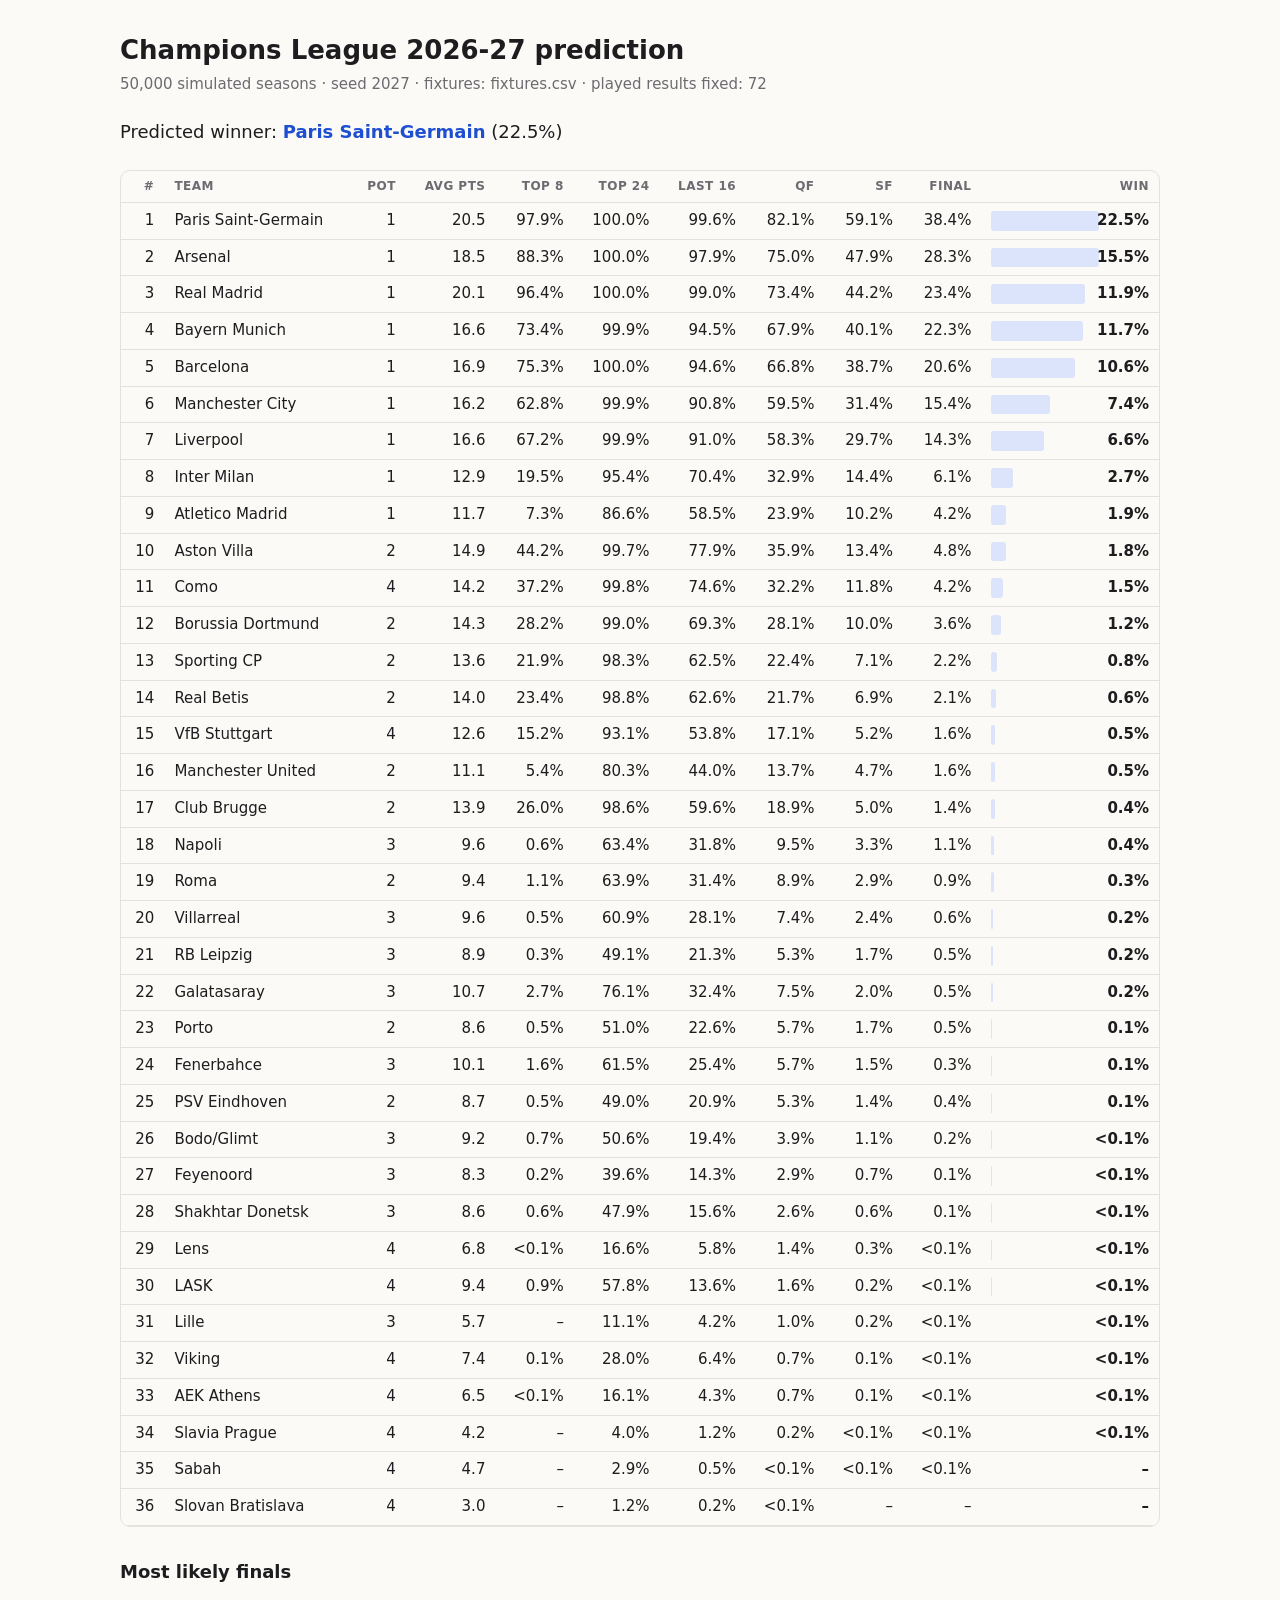
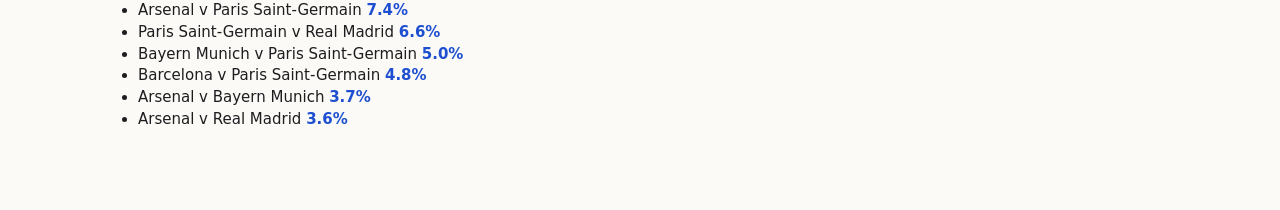
==== output/report.html @ 579a3323 "UCL 2026-27 predictor: live results, Elo-updating ratings, Dixon-Coles goals, odds website" ====
<!doctype html>
<html lang="en"><head><meta charset="utf-8"><meta name="viewport" content="width=device-width,initial-scale=1">
<title>UCL 2026-27 Prediction</title>
<style>
:root { --bg:#fbfaf7; --fg:#1d1d1f; --muted:#6b6b70; --line:#e4e2dc; --accent:#1f4fd1; --accent-soft:#dbe4fb; }
@media (prefers-color-scheme: dark) { :root { --bg:#141416; --fg:#ececef; --muted:#9a9aa2; --line:#2b2b30; --accent:#7ea2ff; --accent-soft:#25335a; } }
body { margin:0; background:var(--bg); color:var(--fg); font:15px/1.45 system-ui,-apple-system,Segoe UI,sans-serif; }
main { max-width:1040px; margin:0 auto; padding:32px 16px 64px; }
h1 { font-size:26px; margin:0 0 4px; } p.meta { color:var(--muted); margin:0 0 24px; }
.hero { font-size:18px; margin-bottom:24px; } .hero b { color:var(--accent); }
.wrap { overflow-x:auto; border:1px solid var(--line); border-radius:10px; }
table { border-collapse:collapse; width:100%; min-width:760px; }
th,td { padding:7px 10px; border-bottom:1px solid var(--line); text-align:left; white-space:nowrap; }
th { font-size:12px; text-transform:uppercase; letter-spacing:.04em; color:var(--muted); font-weight:600; }
td.n,th:not(:nth-child(2)) { text-align:right; font-variant-numeric:tabular-nums; }
td.win { position:relative; min-width:140px; text-align:right; font-variant-numeric:tabular-nums; font-weight:600; }
.bar { position:absolute; left:10px; top:8px; bottom:8px; background:var(--accent-soft); border-radius:3px; max-width:calc(100% - 70px); }
.v { position:relative; }
h2 { font-size:18px; margin:32px 0 8px; } ul { padding-left:18px; } li b { color:var(--accent); }
</style></head><body><main>
<h1>Champions League 2026-27 prediction</h1>
<p class="meta">50,000 simulated seasons · seed 2027 · fixtures: fixtures.csv · played results fixed: 72</p>
<p class="hero">Predicted winner: <b>Paris Saint-Germain</b> (22.5%)</p>
<div class="wrap"><table><thead><tr><th>#</th><th>Team</th><th>Pot</th><th>Avg pts</th><th>Top 8</th><th>Top 24</th><th>Last 16</th><th>QF</th><th>SF</th><th>Final</th><th>Win</th></tr></thead>
<tbody><tr><td class='n'>1</td><td>Paris Saint-Germain</td><td class='n'>1</td><td class='n'>20.5</td><td class='n'>97.9%</td><td class='n'>100.0%</td><td class='n'>99.6%</td><td class='n'>82.1%</td><td class='n'>59.1%</td><td class='n'>38.4%</td><td class='win'><span class='bar' style='width:100.0%'></span><span class='v'>22.5%</span></td></tr><tr><td class='n'>2</td><td>Arsenal</td><td class='n'>1</td><td class='n'>18.5</td><td class='n'>88.3%</td><td class='n'>100.0%</td><td class='n'>97.9%</td><td class='n'>75.0%</td><td class='n'>47.9%</td><td class='n'>28.3%</td><td class='win'><span class='bar' style='width:68.6%'></span><span class='v'>15.5%</span></td></tr><tr><td class='n'>3</td><td>Real Madrid</td><td class='n'>1</td><td class='n'>20.1</td><td class='n'>96.4%</td><td class='n'>100.0%</td><td class='n'>99.0%</td><td class='n'>73.4%</td><td class='n'>44.2%</td><td class='n'>23.4%</td><td class='win'><span class='bar' style='width:52.8%'></span><span class='v'>11.9%</span></td></tr><tr><td class='n'>4</td><td>Bayern Munich</td><td class='n'>1</td><td class='n'>16.6</td><td class='n'>73.4%</td><td class='n'>99.9%</td><td class='n'>94.5%</td><td class='n'>67.9%</td><td class='n'>40.1%</td><td class='n'>22.3%</td><td class='win'><span class='bar' style='width:51.8%'></span><span class='v'>11.7%</span></td></tr><tr><td class='n'>5</td><td>Barcelona</td><td class='n'>1</td><td class='n'>16.9</td><td class='n'>75.3%</td><td class='n'>100.0%</td><td class='n'>94.6%</td><td class='n'>66.8%</td><td class='n'>38.7%</td><td class='n'>20.6%</td><td class='win'><span class='bar' style='width:46.9%'></span><span class='v'>10.6%</span></td></tr><tr><td class='n'>6</td><td>Manchester City</td><td class='n'>1</td><td class='n'>16.2</td><td class='n'>62.8%</td><td class='n'>99.9%</td><td class='n'>90.8%</td><td class='n'>59.5%</td><td class='n'>31.4%</td><td class='n'>15.4%</td><td class='win'><span class='bar' style='width:32.9%'></span><span class='v'>7.4%</span></td></tr><tr><td class='n'>7</td><td>Liverpool</td><td class='n'>1</td><td class='n'>16.6</td><td class='n'>67.2%</td><td class='n'>99.9%</td><td class='n'>91.0%</td><td class='n'>58.3%</td><td class='n'>29.7%</td><td class='n'>14.3%</td><td class='win'><span class='bar' style='width:29.5%'></span><span class='v'>6.6%</span></td></tr><tr><td class='n'>8</td><td>Inter Milan</td><td class='n'>1</td><td class='n'>12.9</td><td class='n'>19.5%</td><td class='n'>95.4%</td><td class='n'>70.4%</td><td class='n'>32.9%</td><td class='n'>14.4%</td><td class='n'>6.1%</td><td class='win'><span class='bar' style='width:11.9%'></span><span class='v'>2.7%</span></td></tr><tr><td class='n'>9</td><td>Atletico Madrid</td><td class='n'>1</td><td class='n'>11.7</td><td class='n'>7.3%</td><td class='n'>86.6%</td><td class='n'>58.5%</td><td class='n'>23.9%</td><td class='n'>10.2%</td><td class='n'>4.2%</td><td class='win'><span class='bar' style='width:8.4%'></span><span class='v'>1.9%</span></td></tr><tr><td class='n'>10</td><td>Aston Villa</td><td class='n'>2</td><td class='n'>14.9</td><td class='n'>44.2%</td><td class='n'>99.7%</td><td class='n'>77.9%</td><td class='n'>35.9%</td><td class='n'>13.4%</td><td class='n'>4.8%</td><td class='win'><span class='bar' style='width:8.0%'></span><span class='v'>1.8%</span></td></tr><tr><td class='n'>11</td><td>Como</td><td class='n'>4</td><td class='n'>14.2</td><td class='n'>37.2%</td><td class='n'>99.8%</td><td class='n'>74.6%</td><td class='n'>32.2%</td><td class='n'>11.8%</td><td class='n'>4.2%</td><td class='win'><span class='bar' style='width:6.6%'></span><span class='v'>1.5%</span></td></tr><tr><td class='n'>12</td><td>Borussia Dortmund</td><td class='n'>2</td><td class='n'>14.3</td><td class='n'>28.2%</td><td class='n'>99.0%</td><td class='n'>69.3%</td><td class='n'>28.1%</td><td class='n'>10.0%</td><td class='n'>3.6%</td><td class='win'><span class='bar' style='width:5.5%'></span><span class='v'>1.2%</span></td></tr><tr><td class='n'>13</td><td>Sporting CP</td><td class='n'>2</td><td class='n'>13.6</td><td class='n'>21.9%</td><td class='n'>98.3%</td><td class='n'>62.5%</td><td class='n'>22.4%</td><td class='n'>7.1%</td><td class='n'>2.2%</td><td class='win'><span class='bar' style='width:3.4%'></span><span class='v'>0.8%</span></td></tr><tr><td class='n'>14</td><td>Real Betis</td><td class='n'>2</td><td class='n'>14.0</td><td class='n'>23.4%</td><td class='n'>98.8%</td><td class='n'>62.6%</td><td class='n'>21.7%</td><td class='n'>6.9%</td><td class='n'>2.1%</td><td class='win'><span class='bar' style='width:2.8%'></span><span class='v'>0.6%</span></td></tr><tr><td class='n'>15</td><td>VfB Stuttgart</td><td class='n'>4</td><td class='n'>12.6</td><td class='n'>15.2%</td><td class='n'>93.1%</td><td class='n'>53.8%</td><td class='n'>17.1%</td><td class='n'>5.2%</td><td class='n'>1.6%</td><td class='win'><span class='bar' style='width:2.3%'></span><span class='v'>0.5%</span></td></tr><tr><td class='n'>16</td><td>Manchester United</td><td class='n'>2</td><td class='n'>11.1</td><td class='n'>5.4%</td><td class='n'>80.3%</td><td class='n'>44.0%</td><td class='n'>13.7%</td><td class='n'>4.7%</td><td class='n'>1.6%</td><td class='win'><span class='bar' style='width:2.3%'></span><span class='v'>0.5%</span></td></tr><tr><td class='n'>17</td><td>Club Brugge</td><td class='n'>2</td><td class='n'>13.9</td><td class='n'>26.0%</td><td class='n'>98.6%</td><td class='n'>59.6%</td><td class='n'>18.9%</td><td class='n'>5.0%</td><td class='n'>1.4%</td><td class='win'><span class='bar' style='width:1.8%'></span><span class='v'>0.4%</span></td></tr><tr><td class='n'>18</td><td>Napoli</td><td class='n'>3</td><td class='n'>9.6</td><td class='n'>0.6%</td><td class='n'>63.4%</td><td class='n'>31.8%</td><td class='n'>9.5%</td><td class='n'>3.3%</td><td class='n'>1.1%</td><td class='win'><span class='bar' style='width:1.6%'></span><span class='v'>0.4%</span></td></tr><tr><td class='n'>19</td><td>Roma</td><td class='n'>2</td><td class='n'>9.4</td><td class='n'>1.1%</td><td class='n'>63.9%</td><td class='n'>31.4%</td><td class='n'>8.9%</td><td class='n'>2.9%</td><td class='n'>0.9%</td><td class='win'><span class='bar' style='width:1.4%'></span><span class='v'>0.3%</span></td></tr><tr><td class='n'>20</td><td>Villarreal</td><td class='n'>3</td><td class='n'>9.6</td><td class='n'>0.5%</td><td class='n'>60.9%</td><td class='n'>28.1%</td><td class='n'>7.4%</td><td class='n'>2.4%</td><td class='n'>0.6%</td><td class='win'><span class='bar' style='width:1.0%'></span><span class='v'>0.2%</span></td></tr><tr><td class='n'>21</td><td>RB Leipzig</td><td class='n'>3</td><td class='n'>8.9</td><td class='n'>0.3%</td><td class='n'>49.1%</td><td class='n'>21.3%</td><td class='n'>5.3%</td><td class='n'>1.7%</td><td class='n'>0.5%</td><td class='win'><span class='bar' style='width:0.8%'></span><span class='v'>0.2%</span></td></tr><tr><td class='n'>22</td><td>Galatasaray</td><td class='n'>3</td><td class='n'>10.7</td><td class='n'>2.7%</td><td class='n'>76.1%</td><td class='n'>32.4%</td><td class='n'>7.5%</td><td class='n'>2.0%</td><td class='n'>0.5%</td><td class='win'><span class='bar' style='width:0.7%'></span><span class='v'>0.2%</span></td></tr><tr><td class='n'>23</td><td>Porto</td><td class='n'>2</td><td class='n'>8.6</td><td class='n'>0.5%</td><td class='n'>51.0%</td><td class='n'>22.6%</td><td class='n'>5.7%</td><td class='n'>1.7%</td><td class='n'>0.5%</td><td class='win'><span class='bar' style='width:0.6%'></span><span class='v'>0.1%</span></td></tr><tr><td class='n'>24</td><td>Fenerbahce</td><td class='n'>3</td><td class='n'>10.1</td><td class='n'>1.6%</td><td class='n'>61.5%</td><td class='n'>25.4%</td><td class='n'>5.7%</td><td class='n'>1.5%</td><td class='n'>0.3%</td><td class='win'><span class='bar' style='width:0.5%'></span><span class='v'>0.1%</span></td></tr><tr><td class='n'>25</td><td>PSV Eindhoven</td><td class='n'>2</td><td class='n'>8.7</td><td class='n'>0.5%</td><td class='n'>49.0%</td><td class='n'>20.9%</td><td class='n'>5.3%</td><td class='n'>1.4%</td><td class='n'>0.4%</td><td class='win'><span class='bar' style='width:0.5%'></span><span class='v'>0.1%</span></td></tr><tr><td class='n'>26</td><td>Bodo/Glimt</td><td class='n'>3</td><td class='n'>9.2</td><td class='n'>0.7%</td><td class='n'>50.6%</td><td class='n'>19.4%</td><td class='n'>3.9%</td><td class='n'>1.1%</td><td class='n'>0.2%</td><td class='win'><span class='bar' style='width:0.3%'></span><span class='v'><0.1%</span></td></tr><tr><td class='n'>27</td><td>Feyenoord</td><td class='n'>3</td><td class='n'>8.3</td><td class='n'>0.2%</td><td class='n'>39.6%</td><td class='n'>14.3%</td><td class='n'>2.9%</td><td class='n'>0.7%</td><td class='n'>0.1%</td><td class='win'><span class='bar' style='width:0.2%'></span><span class='v'><0.1%</span></td></tr><tr><td class='n'>28</td><td>Shakhtar Donetsk</td><td class='n'>3</td><td class='n'>8.6</td><td class='n'>0.6%</td><td class='n'>47.9%</td><td class='n'>15.6%</td><td class='n'>2.6%</td><td class='n'>0.6%</td><td class='n'>0.1%</td><td class='win'><span class='bar' style='width:0.2%'></span><span class='v'><0.1%</span></td></tr><tr><td class='n'>29</td><td>Lens</td><td class='n'>4</td><td class='n'>6.8</td><td class='n'><0.1%</td><td class='n'>16.6%</td><td class='n'>5.8%</td><td class='n'>1.4%</td><td class='n'>0.3%</td><td class='n'><0.1%</td><td class='win'><span class='bar' style='width:0.1%'></span><span class='v'><0.1%</span></td></tr><tr><td class='n'>30</td><td>LASK</td><td class='n'>4</td><td class='n'>9.4</td><td class='n'>0.9%</td><td class='n'>57.8%</td><td class='n'>13.6%</td><td class='n'>1.6%</td><td class='n'>0.2%</td><td class='n'><0.1%</td><td class='win'><span class='bar' style='width:0.1%'></span><span class='v'><0.1%</span></td></tr><tr><td class='n'>31</td><td>Lille</td><td class='n'>3</td><td class='n'>5.7</td><td class='n'>–</td><td class='n'>11.1%</td><td class='n'>4.2%</td><td class='n'>1.0%</td><td class='n'>0.2%</td><td class='n'><0.1%</td><td class='win'><span class='bar' style='width:0.0%'></span><span class='v'><0.1%</span></td></tr><tr><td class='n'>32</td><td>Viking</td><td class='n'>4</td><td class='n'>7.4</td><td class='n'>0.1%</td><td class='n'>28.0%</td><td class='n'>6.4%</td><td class='n'>0.7%</td><td class='n'>0.1%</td><td class='n'><0.1%</td><td class='win'><span class='bar' style='width:0.0%'></span><span class='v'><0.1%</span></td></tr><tr><td class='n'>33</td><td>AEK Athens</td><td class='n'>4</td><td class='n'>6.5</td><td class='n'><0.1%</td><td class='n'>16.1%</td><td class='n'>4.3%</td><td class='n'>0.7%</td><td class='n'>0.1%</td><td class='n'><0.1%</td><td class='win'><span class='bar' style='width:0.0%'></span><span class='v'><0.1%</span></td></tr><tr><td class='n'>34</td><td>Slavia Prague</td><td class='n'>4</td><td class='n'>4.2</td><td class='n'>–</td><td class='n'>4.0%</td><td class='n'>1.2%</td><td class='n'>0.2%</td><td class='n'><0.1%</td><td class='n'><0.1%</td><td class='win'><span class='bar' style='width:0.0%'></span><span class='v'><0.1%</span></td></tr><tr><td class='n'>35</td><td>Sabah</td><td class='n'>4</td><td class='n'>4.7</td><td class='n'>–</td><td class='n'>2.9%</td><td class='n'>0.5%</td><td class='n'><0.1%</td><td class='n'><0.1%</td><td class='n'><0.1%</td><td class='win'><span class='bar' style='width:0.0%'></span><span class='v'>–</span></td></tr><tr><td class='n'>36</td><td>Slovan Bratislava</td><td class='n'>4</td><td class='n'>3.0</td><td class='n'>–</td><td class='n'>1.2%</td><td class='n'>0.2%</td><td class='n'><0.1%</td><td class='n'>–</td><td class='n'>–</td><td class='win'><span class='bar' style='width:0.0%'></span><span class='v'>–</span></td></tr></tbody></table></div>
<h2>Most likely finals</h2><ul><li>Arsenal v Paris Saint-Germain <b>7.4%</b></li><li>Paris Saint-Germain v Real Madrid <b>6.6%</b></li><li>Bayern Munich v Paris Saint-Germain <b>5.0%</b></li><li>Barcelona v Paris Saint-Germain <b>4.8%</b></li><li>Arsenal v Bayern Munich <b>3.7%</b></li><li>Arsenal v Real Madrid <b>3.6%</b></li></ul>
</main></body></html>
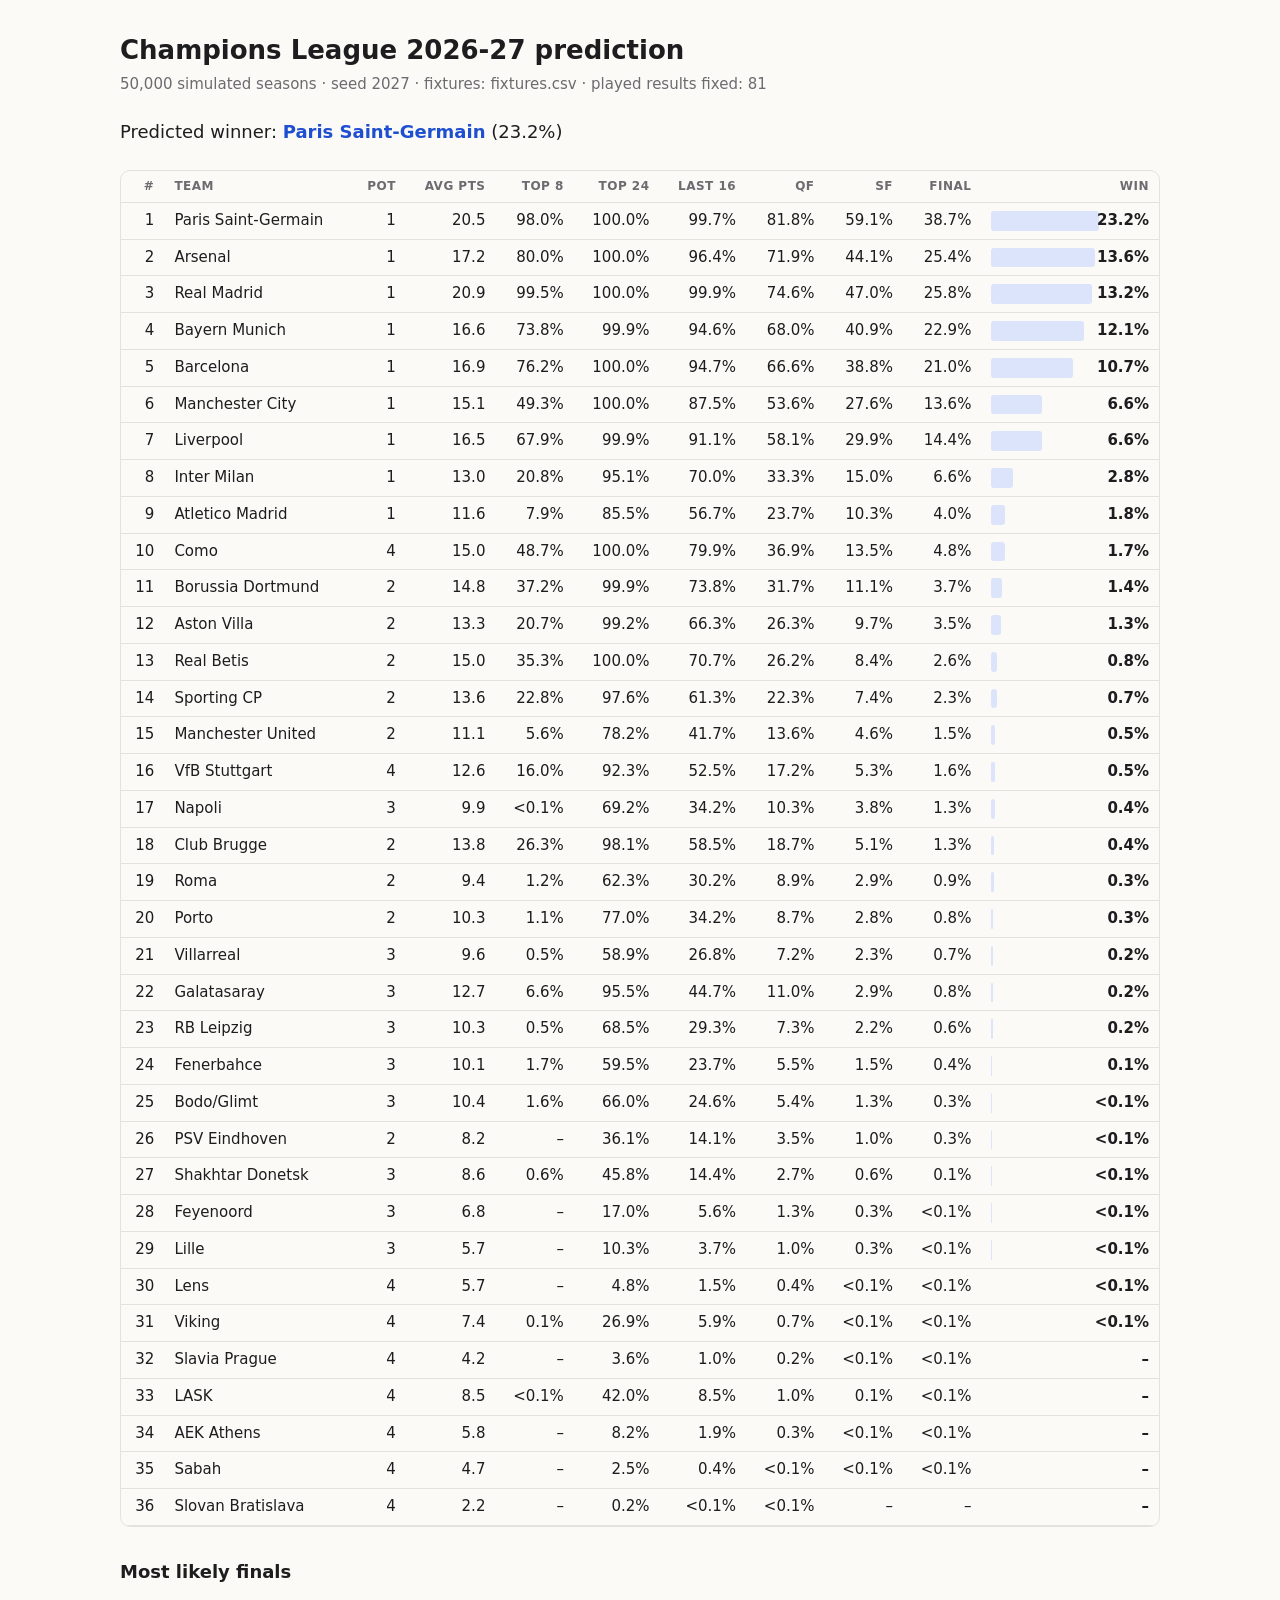
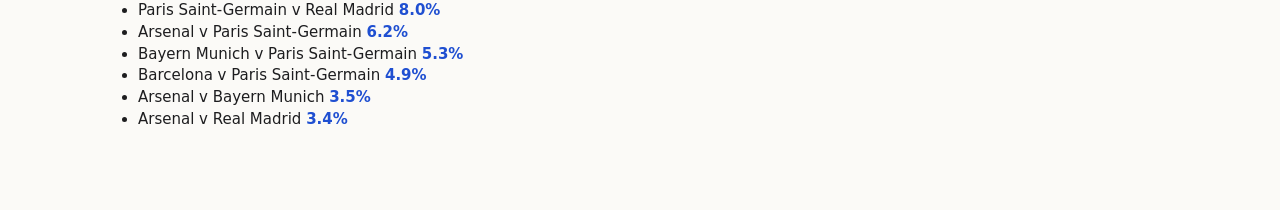
==== commit 48f1a5cf: "Update results from ESPN (81 games)" ====
--- a/output/report.html
+++ b/output/report.html
@@ -19,9 +19,9 @@
 h2 { font-size:18px; margin:32px 0 8px; } ul { padding-left:18px; } li b { color:var(--accent); }
 </style></head><body><main>
 <h1>Champions League 2026-27 prediction</h1>
-<p class="meta">50,000 simulated seasons · seed 2027 · fixtures: fixtures.csv · played results fixed: 72</p>
-<p class="hero">Predicted winner: <b>Paris Saint-Germain</b> (22.5%)</p>
+<p class="meta">50,000 simulated seasons · seed 2027 · fixtures: fixtures.csv · played results fixed: 81</p>
+<p class="hero">Predicted winner: <b>Paris Saint-Germain</b> (23.2%)</p>
 <div class="wrap"><table><thead><tr><th>#</th><th>Team</th><th>Pot</th><th>Avg pts</th><th>Top 8</th><th>Top 24</th><th>Last 16</th><th>QF</th><th>SF</th><th>Final</th><th>Win</th></tr></thead>
-<tbody><tr><td class='n'>1</td><td>Paris Saint-Germain</td><td class='n'>1</td><td class='n'>20.5</td><td class='n'>97.9%</td><td class='n'>100.0%</td><td class='n'>99.6%</td><td class='n'>82.1%</td><td class='n'>59.1%</td><td class='n'>38.4%</td><td class='win'><span class='bar' style='width:100.0%'></span><span class='v'>22.5%</span></td></tr><tr><td class='n'>2</td><td>Arsenal</td><td class='n'>1</td><td class='n'>18.5</td><td class='n'>88.3%</td><td class='n'>100.0%</td><td class='n'>97.9%</td><td class='n'>75.0%</td><td class='n'>47.9%</td><td class='n'>28.3%</td><td class='win'><span class='bar' style='width:68.6%'></span><span class='v'>15.5%</span></td></tr><tr><td class='n'>3</td><td>Real Madrid</td><td class='n'>1</td><td class='n'>20.1</td><td class='n'>96.4%</td><td class='n'>100.0%</td><td class='n'>99.0%</td><td class='n'>73.4%</td><td class='n'>44.2%</td><td class='n'>23.4%</td><td class='win'><span class='bar' style='width:52.8%'></span><span class='v'>11.9%</span></td></tr><tr><td class='n'>4</td><td>Bayern Munich</td><td class='n'>1</td><td class='n'>16.6</td><td class='n'>73.4%</td><td class='n'>99.9%</td><td class='n'>94.5%</td><td class='n'>67.9%</td><td class='n'>40.1%</td><td class='n'>22.3%</td><td class='win'><span class='bar' style='width:51.8%'></span><span class='v'>11.7%</span></td></tr><tr><td class='n'>5</td><td>Barcelona</td><td class='n'>1</td><td class='n'>16.9</td><td class='n'>75.3%</td><td class='n'>100.0%</td><td class='n'>94.6%</td><td class='n'>66.8%</td><td class='n'>38.7%</td><td class='n'>20.6%</td><td class='win'><span class='bar' style='width:46.9%'></span><span class='v'>10.6%</span></td></tr><tr><td class='n'>6</td><td>Manchester City</td><td class='n'>1</td><td class='n'>16.2</td><td class='n'>62.8%</td><td class='n'>99.9%</td><td class='n'>90.8%</td><td class='n'>59.5%</td><td class='n'>31.4%</td><td class='n'>15.4%</td><td class='win'><span class='bar' style='width:32.9%'></span><span class='v'>7.4%</span></td></tr><tr><td class='n'>7</td><td>Liverpool</td><td class='n'>1</td><td class='n'>16.6</td><td class='n'>67.2%</td><td class='n'>99.9%</td><td class='n'>91.0%</td><td class='n'>58.3%</td><td class='n'>29.7%</td><td class='n'>14.3%</td><td class='win'><span class='bar' style='width:29.5%'></span><span class='v'>6.6%</span></td></tr><tr><td class='n'>8</td><td>Inter Milan</td><td class='n'>1</td><td class='n'>12.9</td><td class='n'>19.5%</td><td class='n'>95.4%</td><td class='n'>70.4%</td><td class='n'>32.9%</td><td class='n'>14.4%</td><td class='n'>6.1%</td><td class='win'><span class='bar' style='width:11.9%'></span><span class='v'>2.7%</span></td></tr><tr><td class='n'>9</td><td>Atletico Madrid</td><td class='n'>1</td><td class='n'>11.7</td><td class='n'>7.3%</td><td class='n'>86.6%</td><td class='n'>58.5%</td><td class='n'>23.9%</td><td class='n'>10.2%</td><td class='n'>4.2%</td><td class='win'><span class='bar' style='width:8.4%'></span><span class='v'>1.9%</span></td></tr><tr><td class='n'>10</td><td>Aston Villa</td><td class='n'>2</td><td class='n'>14.9</td><td class='n'>44.2%</td><td class='n'>99.7%</td><td class='n'>77.9%</td><td class='n'>35.9%</td><td class='n'>13.4%</td><td class='n'>4.8%</td><td class='win'><span class='bar' style='width:8.0%'></span><span class='v'>1.8%</span></td></tr><tr><td class='n'>11</td><td>Como</td><td class='n'>4</td><td class='n'>14.2</td><td class='n'>37.2%</td><td class='n'>99.8%</td><td class='n'>74.6%</td><td class='n'>32.2%</td><td class='n'>11.8%</td><td class='n'>4.2%</td><td class='win'><span class='bar' style='width:6.6%'></span><span class='v'>1.5%</span></td></tr><tr><td class='n'>12</td><td>Borussia Dortmund</td><td class='n'>2</td><td class='n'>14.3</td><td class='n'>28.2%</td><td class='n'>99.0%</td><td class='n'>69.3%</td><td class='n'>28.1%</td><td class='n'>10.0%</td><td class='n'>3.6%</td><td class='win'><span class='bar' style='width:5.5%'></span><span class='v'>1.2%</span></td></tr><tr><td class='n'>13</td><td>Sporting CP</td><td class='n'>2</td><td class='n'>13.6</td><td class='n'>21.9%</td><td class='n'>98.3%</td><td class='n'>62.5%</td><td class='n'>22.4%</td><td class='n'>7.1%</td><td class='n'>2.2%</td><td class='win'><span class='bar' style='width:3.4%'></span><span class='v'>0.8%</span></td></tr><tr><td class='n'>14</td><td>Real Betis</td><td class='n'>2</td><td class='n'>14.0</td><td class='n'>23.4%</td><td class='n'>98.8%</td><td class='n'>62.6%</td><td class='n'>21.7%</td><td class='n'>6.9%</td><td class='n'>2.1%</td><td class='win'><span class='bar' style='width:2.8%'></span><span class='v'>0.6%</span></td></tr><tr><td class='n'>15</td><td>VfB Stuttgart</td><td class='n'>4</td><td class='n'>12.6</td><td class='n'>15.2%</td><td class='n'>93.1%</td><td class='n'>53.8%</td><td class='n'>17.1%</td><td class='n'>5.2%</td><td class='n'>1.6%</td><td class='win'><span class='bar' style='width:2.3%'></span><span class='v'>0.5%</span></td></tr><tr><td class='n'>16</td><td>Manchester United</td><td class='n'>2</td><td class='n'>11.1</td><td class='n'>5.4%</td><td class='n'>80.3%</td><td class='n'>44.0%</td><td class='n'>13.7%</td><td class='n'>4.7%</td><td class='n'>1.6%</td><td class='win'><span class='bar' style='width:2.3%'></span><span class='v'>0.5%</span></td></tr><tr><td class='n'>17</td><td>Club Brugge</td><td class='n'>2</td><td class='n'>13.9</td><td class='n'>26.0%</td><td class='n'>98.6%</td><td class='n'>59.6%</td><td class='n'>18.9%</td><td class='n'>5.0%</td><td class='n'>1.4%</td><td class='win'><span class='bar' style='width:1.8%'></span><span class='v'>0.4%</span></td></tr><tr><td class='n'>18</td><td>Napoli</td><td class='n'>3</td><td class='n'>9.6</td><td class='n'>0.6%</td><td class='n'>63.4%</td><td class='n'>31.8%</td><td class='n'>9.5%</td><td class='n'>3.3%</td><td class='n'>1.1%</td><td class='win'><span class='bar' style='width:1.6%'></span><span class='v'>0.4%</span></td></tr><tr><td class='n'>19</td><td>Roma</td><td class='n'>2</td><td class='n'>9.4</td><td class='n'>1.1%</td><td class='n'>63.9%</td><td class='n'>31.4%</td><td class='n'>8.9%</td><td class='n'>2.9%</td><td class='n'>0.9%</td><td class='win'><span class='bar' style='width:1.4%'></span><span class='v'>0.3%</span></td></tr><tr><td class='n'>20</td><td>Villarreal</td><td class='n'>3</td><td class='n'>9.6</td><td class='n'>0.5%</td><td class='n'>60.9%</td><td class='n'>28.1%</td><td class='n'>7.4%</td><td class='n'>2.4%</td><td class='n'>0.6%</td><td class='win'><span class='bar' style='width:1.0%'></span><span class='v'>0.2%</span></td></tr><tr><td class='n'>21</td><td>RB Leipzig</td><td class='n'>3</td><td class='n'>8.9</td><td class='n'>0.3%</td><td class='n'>49.1%</td><td class='n'>21.3%</td><td class='n'>5.3%</td><td class='n'>1.7%</td><td class='n'>0.5%</td><td class='win'><span class='bar' style='width:0.8%'></span><span class='v'>0.2%</span></td></tr><tr><td class='n'>22</td><td>Galatasaray</td><td class='n'>3</td><td class='n'>10.7</td><td class='n'>2.7%</td><td class='n'>76.1%</td><td class='n'>32.4%</td><td class='n'>7.5%</td><td class='n'>2.0%</td><td class='n'>0.5%</td><td class='win'><span class='bar' style='width:0.7%'></span><span class='v'>0.2%</span></td></tr><tr><td class='n'>23</td><td>Porto</td><td class='n'>2</td><td class='n'>8.6</td><td class='n'>0.5%</td><td class='n'>51.0%</td><td class='n'>22.6%</td><td class='n'>5.7%</td><td class='n'>1.7%</td><td class='n'>0.5%</td><td class='win'><span class='bar' style='width:0.6%'></span><span class='v'>0.1%</span></td></tr><tr><td class='n'>24</td><td>Fenerbahce</td><td class='n'>3</td><td class='n'>10.1</td><td class='n'>1.6%</td><td class='n'>61.5%</td><td class='n'>25.4%</td><td class='n'>5.7%</td><td class='n'>1.5%</td><td class='n'>0.3%</td><td class='win'><span class='bar' style='width:0.5%'></span><span class='v'>0.1%</span></td></tr><tr><td class='n'>25</td><td>PSV Eindhoven</td><td class='n'>2</td><td class='n'>8.7</td><td class='n'>0.5%</td><td class='n'>49.0%</td><td class='n'>20.9%</td><td class='n'>5.3%</td><td class='n'>1.4%</td><td class='n'>0.4%</td><td class='win'><span class='bar' style='width:0.5%'></span><span class='v'>0.1%</span></td></tr><tr><td class='n'>26</td><td>Bodo/Glimt</td><td class='n'>3</td><td class='n'>9.2</td><td class='n'>0.7%</td><td class='n'>50.6%</td><td class='n'>19.4%</td><td class='n'>3.9%</td><td class='n'>1.1%</td><td class='n'>0.2%</td><td class='win'><span class='bar' style='width:0.3%'></span><span class='v'><0.1%</span></td></tr><tr><td class='n'>27</td><td>Feyenoord</td><td class='n'>3</td><td class='n'>8.3</td><td class='n'>0.2%</td><td class='n'>39.6%</td><td class='n'>14.3%</td><td class='n'>2.9%</td><td class='n'>0.7%</td><td class='n'>0.1%</td><td class='win'><span class='bar' style='width:0.2%'></span><span class='v'><0.1%</span></td></tr><tr><td class='n'>28</td><td>Shakhtar Donetsk</td><td class='n'>3</td><td class='n'>8.6</td><td class='n'>0.6%</td><td class='n'>47.9%</td><td class='n'>15.6%</td><td class='n'>2.6%</td><td class='n'>0.6%</td><td class='n'>0.1%</td><td class='win'><span class='bar' style='width:0.2%'></span><span class='v'><0.1%</span></td></tr><tr><td class='n'>29</td><td>Lens</td><td class='n'>4</td><td class='n'>6.8</td><td class='n'><0.1%</td><td class='n'>16.6%</td><td class='n'>5.8%</td><td class='n'>1.4%</td><td class='n'>0.3%</td><td class='n'><0.1%</td><td class='win'><span class='bar' style='width:0.1%'></span><span class='v'><0.1%</span></td></tr><tr><td class='n'>30</td><td>LASK</td><td class='n'>4</td><td class='n'>9.4</td><td class='n'>0.9%</td><td class='n'>57.8%</td><td class='n'>13.6%</td><td class='n'>1.6%</td><td class='n'>0.2%</td><td class='n'><0.1%</td><td class='win'><span class='bar' style='width:0.1%'></span><span class='v'><0.1%</span></td></tr><tr><td class='n'>31</td><td>Lille</td><td class='n'>3</td><td class='n'>5.7</td><td class='n'>–</td><td class='n'>11.1%</td><td class='n'>4.2%</td><td class='n'>1.0%</td><td class='n'>0.2%</td><td class='n'><0.1%</td><td class='win'><span class='bar' style='width:0.0%'></span><span class='v'><0.1%</span></td></tr><tr><td class='n'>32</td><td>Viking</td><td class='n'>4</td><td class='n'>7.4</td><td class='n'>0.1%</td><td class='n'>28.0%</td><td class='n'>6.4%</td><td class='n'>0.7%</td><td class='n'>0.1%</td><td class='n'><0.1%</td><td class='win'><span class='bar' style='width:0.0%'></span><span class='v'><0.1%</span></td></tr><tr><td class='n'>33</td><td>AEK Athens</td><td class='n'>4</td><td class='n'>6.5</td><td class='n'><0.1%</td><td class='n'>16.1%</td><td class='n'>4.3%</td><td class='n'>0.7%</td><td class='n'>0.1%</td><td class='n'><0.1%</td><td class='win'><span class='bar' style='width:0.0%'></span><span class='v'><0.1%</span></td></tr><tr><td class='n'>34</td><td>Slavia Prague</td><td class='n'>4</td><td class='n'>4.2</td><td class='n'>–</td><td class='n'>4.0%</td><td class='n'>1.2%</td><td class='n'>0.2%</td><td class='n'><0.1%</td><td class='n'><0.1%</td><td class='win'><span class='bar' style='width:0.0%'></span><span class='v'><0.1%</span></td></tr><tr><td class='n'>35</td><td>Sabah</td><td class='n'>4</td><td class='n'>4.7</td><td class='n'>–</td><td class='n'>2.9%</td><td class='n'>0.5%</td><td class='n'><0.1%</td><td class='n'><0.1%</td><td class='n'><0.1%</td><td class='win'><span class='bar' style='width:0.0%'></span><span class='v'>–</span></td></tr><tr><td class='n'>36</td><td>Slovan Bratislava</td><td class='n'>4</td><td class='n'>3.0</td><td class='n'>–</td><td class='n'>1.2%</td><td class='n'>0.2%</td><td class='n'><0.1%</td><td class='n'>–</td><td class='n'>–</td><td class='win'><span class='bar' style='width:0.0%'></span><span class='v'>–</span></td></tr></tbody></table></div>
-<h2>Most likely finals</h2><ul><li>Arsenal v Paris Saint-Germain <b>7.4%</b></li><li>Paris Saint-Germain v Real Madrid <b>6.6%</b></li><li>Bayern Munich v Paris Saint-Germain <b>5.0%</b></li><li>Barcelona v Paris Saint-Germain <b>4.8%</b></li><li>Arsenal v Bayern Munich <b>3.7%</b></li><li>Arsenal v Real Madrid <b>3.6%</b></li></ul>
+<tbody><tr><td class='n'>1</td><td>Paris Saint-Germain</td><td class='n'>1</td><td class='n'>20.5</td><td class='n'>98.0%</td><td class='n'>100.0%</td><td class='n'>99.7%</td><td class='n'>81.8%</td><td class='n'>59.1%</td><td class='n'>38.7%</td><td class='win'><span class='bar' style='width:100.0%'></span><span class='v'>23.2%</span></td></tr><tr><td class='n'>2</td><td>Arsenal</td><td class='n'>1</td><td class='n'>17.2</td><td class='n'>80.0%</td><td class='n'>100.0%</td><td class='n'>96.4%</td><td class='n'>71.9%</td><td class='n'>44.1%</td><td class='n'>25.4%</td><td class='win'><span class='bar' style='width:58.4%'></span><span class='v'>13.6%</span></td></tr><tr><td class='n'>3</td><td>Real Madrid</td><td class='n'>1</td><td class='n'>20.9</td><td class='n'>99.5%</td><td class='n'>100.0%</td><td class='n'>99.9%</td><td class='n'>74.6%</td><td class='n'>47.0%</td><td class='n'>25.8%</td><td class='win'><span class='bar' style='width:56.7%'></span><span class='v'>13.2%</span></td></tr><tr><td class='n'>4</td><td>Bayern Munich</td><td class='n'>1</td><td class='n'>16.6</td><td class='n'>73.8%</td><td class='n'>99.9%</td><td class='n'>94.6%</td><td class='n'>68.0%</td><td class='n'>40.9%</td><td class='n'>22.9%</td><td class='win'><span class='bar' style='width:52.2%'></span><span class='v'>12.1%</span></td></tr><tr><td class='n'>5</td><td>Barcelona</td><td class='n'>1</td><td class='n'>16.9</td><td class='n'>76.2%</td><td class='n'>100.0%</td><td class='n'>94.7%</td><td class='n'>66.6%</td><td class='n'>38.8%</td><td class='n'>21.0%</td><td class='win'><span class='bar' style='width:46.1%'></span><span class='v'>10.7%</span></td></tr><tr><td class='n'>6</td><td>Manchester City</td><td class='n'>1</td><td class='n'>15.1</td><td class='n'>49.3%</td><td class='n'>100.0%</td><td class='n'>87.5%</td><td class='n'>53.6%</td><td class='n'>27.6%</td><td class='n'>13.6%</td><td class='win'><span class='bar' style='width:28.6%'></span><span class='v'>6.6%</span></td></tr><tr><td class='n'>7</td><td>Liverpool</td><td class='n'>1</td><td class='n'>16.5</td><td class='n'>67.9%</td><td class='n'>99.9%</td><td class='n'>91.1%</td><td class='n'>58.1%</td><td class='n'>29.9%</td><td class='n'>14.4%</td><td class='win'><span class='bar' style='width:28.3%'></span><span class='v'>6.6%</span></td></tr><tr><td class='n'>8</td><td>Inter Milan</td><td class='n'>1</td><td class='n'>13.0</td><td class='n'>20.8%</td><td class='n'>95.1%</td><td class='n'>70.0%</td><td class='n'>33.3%</td><td class='n'>15.0%</td><td class='n'>6.6%</td><td class='win'><span class='bar' style='width:11.9%'></span><span class='v'>2.8%</span></td></tr><tr><td class='n'>9</td><td>Atletico Madrid</td><td class='n'>1</td><td class='n'>11.6</td><td class='n'>7.9%</td><td class='n'>85.5%</td><td class='n'>56.7%</td><td class='n'>23.7%</td><td class='n'>10.3%</td><td class='n'>4.0%</td><td class='win'><span class='bar' style='width:7.7%'></span><span class='v'>1.8%</span></td></tr><tr><td class='n'>10</td><td>Como</td><td class='n'>4</td><td class='n'>15.0</td><td class='n'>48.7%</td><td class='n'>100.0%</td><td class='n'>79.9%</td><td class='n'>36.9%</td><td class='n'>13.5%</td><td class='n'>4.8%</td><td class='win'><span class='bar' style='width:7.4%'></span><span class='v'>1.7%</span></td></tr><tr><td class='n'>11</td><td>Borussia Dortmund</td><td class='n'>2</td><td class='n'>14.8</td><td class='n'>37.2%</td><td class='n'>99.9%</td><td class='n'>73.8%</td><td class='n'>31.7%</td><td class='n'>11.1%</td><td class='n'>3.7%</td><td class='win'><span class='bar' style='width:6.1%'></span><span class='v'>1.4%</span></td></tr><tr><td class='n'>12</td><td>Aston Villa</td><td class='n'>2</td><td class='n'>13.3</td><td class='n'>20.7%</td><td class='n'>99.2%</td><td class='n'>66.3%</td><td class='n'>26.3%</td><td class='n'>9.7%</td><td class='n'>3.5%</td><td class='win'><span class='bar' style='width:5.5%'></span><span class='v'>1.3%</span></td></tr><tr><td class='n'>13</td><td>Real Betis</td><td class='n'>2</td><td class='n'>15.0</td><td class='n'>35.3%</td><td class='n'>100.0%</td><td class='n'>70.7%</td><td class='n'>26.2%</td><td class='n'>8.4%</td><td class='n'>2.6%</td><td class='win'><span class='bar' style='width:3.3%'></span><span class='v'>0.8%</span></td></tr><tr><td class='n'>14</td><td>Sporting CP</td><td class='n'>2</td><td class='n'>13.6</td><td class='n'>22.8%</td><td class='n'>97.6%</td><td class='n'>61.3%</td><td class='n'>22.3%</td><td class='n'>7.4%</td><td class='n'>2.3%</td><td class='win'><span class='bar' style='width:3.2%'></span><span class='v'>0.7%</span></td></tr><tr><td class='n'>15</td><td>Manchester United</td><td class='n'>2</td><td class='n'>11.1</td><td class='n'>5.6%</td><td class='n'>78.2%</td><td class='n'>41.7%</td><td class='n'>13.6%</td><td class='n'>4.6%</td><td class='n'>1.5%</td><td class='win'><span class='bar' style='width:2.3%'></span><span class='v'>0.5%</span></td></tr><tr><td class='n'>16</td><td>VfB Stuttgart</td><td class='n'>4</td><td class='n'>12.6</td><td class='n'>16.0%</td><td class='n'>92.3%</td><td class='n'>52.5%</td><td class='n'>17.2%</td><td class='n'>5.3%</td><td class='n'>1.6%</td><td class='win'><span class='bar' style='width:2.0%'></span><span class='v'>0.5%</span></td></tr><tr><td class='n'>17</td><td>Napoli</td><td class='n'>3</td><td class='n'>9.9</td><td class='n'><0.1%</td><td class='n'>69.2%</td><td class='n'>34.2%</td><td class='n'>10.3%</td><td class='n'>3.8%</td><td class='n'>1.3%</td><td class='win'><span class='bar' style='width:1.9%'></span><span class='v'>0.4%</span></td></tr><tr><td class='n'>18</td><td>Club Brugge</td><td class='n'>2</td><td class='n'>13.8</td><td class='n'>26.3%</td><td class='n'>98.1%</td><td class='n'>58.5%</td><td class='n'>18.7%</td><td class='n'>5.1%</td><td class='n'>1.3%</td><td class='win'><span class='bar' style='width:1.6%'></span><span class='v'>0.4%</span></td></tr><tr><td class='n'>19</td><td>Roma</td><td class='n'>2</td><td class='n'>9.4</td><td class='n'>1.2%</td><td class='n'>62.3%</td><td class='n'>30.2%</td><td class='n'>8.9%</td><td class='n'>2.9%</td><td class='n'>0.9%</td><td class='win'><span class='bar' style='width:1.4%'></span><span class='v'>0.3%</span></td></tr><tr><td class='n'>20</td><td>Porto</td><td class='n'>2</td><td class='n'>10.3</td><td class='n'>1.1%</td><td class='n'>77.0%</td><td class='n'>34.2%</td><td class='n'>8.7%</td><td class='n'>2.8%</td><td class='n'>0.8%</td><td class='win'><span class='bar' style='width:1.1%'></span><span class='v'>0.3%</span></td></tr><tr><td class='n'>21</td><td>Villarreal</td><td class='n'>3</td><td class='n'>9.6</td><td class='n'>0.5%</td><td class='n'>58.9%</td><td class='n'>26.8%</td><td class='n'>7.2%</td><td class='n'>2.3%</td><td class='n'>0.7%</td><td class='win'><span class='bar' style='width:1.0%'></span><span class='v'>0.2%</span></td></tr><tr><td class='n'>22</td><td>Galatasaray</td><td class='n'>3</td><td class='n'>12.7</td><td class='n'>6.6%</td><td class='n'>95.5%</td><td class='n'>44.7%</td><td class='n'>11.0%</td><td class='n'>2.9%</td><td class='n'>0.8%</td><td class='win'><span class='bar' style='width:1.0%'></span><span class='v'>0.2%</span></td></tr><tr><td class='n'>23</td><td>RB Leipzig</td><td class='n'>3</td><td class='n'>10.3</td><td class='n'>0.5%</td><td class='n'>68.5%</td><td class='n'>29.3%</td><td class='n'>7.3%</td><td class='n'>2.2%</td><td class='n'>0.6%</td><td class='win'><span class='bar' style='width:0.9%'></span><span class='v'>0.2%</span></td></tr><tr><td class='n'>24</td><td>Fenerbahce</td><td class='n'>3</td><td class='n'>10.1</td><td class='n'>1.7%</td><td class='n'>59.5%</td><td class='n'>23.7%</td><td class='n'>5.5%</td><td class='n'>1.5%</td><td class='n'>0.4%</td><td class='win'><span class='bar' style='width:0.5%'></span><span class='v'>0.1%</span></td></tr><tr><td class='n'>25</td><td>Bodo/Glimt</td><td class='n'>3</td><td class='n'>10.4</td><td class='n'>1.6%</td><td class='n'>66.0%</td><td class='n'>24.6%</td><td class='n'>5.4%</td><td class='n'>1.3%</td><td class='n'>0.3%</td><td class='win'><span class='bar' style='width:0.4%'></span><span class='v'><0.1%</span></td></tr><tr><td class='n'>26</td><td>PSV Eindhoven</td><td class='n'>2</td><td class='n'>8.2</td><td class='n'>–</td><td class='n'>36.1%</td><td class='n'>14.1%</td><td class='n'>3.5%</td><td class='n'>1.0%</td><td class='n'>0.3%</td><td class='win'><span class='bar' style='width:0.4%'></span><span class='v'><0.1%</span></td></tr><tr><td class='n'>27</td><td>Shakhtar Donetsk</td><td class='n'>3</td><td class='n'>8.6</td><td class='n'>0.6%</td><td class='n'>45.8%</td><td class='n'>14.4%</td><td class='n'>2.7%</td><td class='n'>0.6%</td><td class='n'>0.1%</td><td class='win'><span class='bar' style='width:0.1%'></span><span class='v'><0.1%</span></td></tr><tr><td class='n'>28</td><td>Feyenoord</td><td class='n'>3</td><td class='n'>6.8</td><td class='n'>–</td><td class='n'>17.0%</td><td class='n'>5.6%</td><td class='n'>1.3%</td><td class='n'>0.3%</td><td class='n'><0.1%</td><td class='win'><span class='bar' style='width:0.1%'></span><span class='v'><0.1%</span></td></tr><tr><td class='n'>29</td><td>Lille</td><td class='n'>3</td><td class='n'>5.7</td><td class='n'>–</td><td class='n'>10.3%</td><td class='n'>3.7%</td><td class='n'>1.0%</td><td class='n'>0.3%</td><td class='n'><0.1%</td><td class='win'><span class='bar' style='width:0.1%'></span><span class='v'><0.1%</span></td></tr><tr><td class='n'>30</td><td>Lens</td><td class='n'>4</td><td class='n'>5.7</td><td class='n'>–</td><td class='n'>4.8%</td><td class='n'>1.5%</td><td class='n'>0.4%</td><td class='n'><0.1%</td><td class='n'><0.1%</td><td class='win'><span class='bar' style='width:0.0%'></span><span class='v'><0.1%</span></td></tr><tr><td class='n'>31</td><td>Viking</td><td class='n'>4</td><td class='n'>7.4</td><td class='n'>0.1%</td><td class='n'>26.9%</td><td class='n'>5.9%</td><td class='n'>0.7%</td><td class='n'><0.1%</td><td class='n'><0.1%</td><td class='win'><span class='bar' style='width:0.0%'></span><span class='v'><0.1%</span></td></tr><tr><td class='n'>32</td><td>Slavia Prague</td><td class='n'>4</td><td class='n'>4.2</td><td class='n'>–</td><td class='n'>3.6%</td><td class='n'>1.0%</td><td class='n'>0.2%</td><td class='n'><0.1%</td><td class='n'><0.1%</td><td class='win'><span class='bar' style='width:0.0%'></span><span class='v'>–</span></td></tr><tr><td class='n'>33</td><td>LASK</td><td class='n'>4</td><td class='n'>8.5</td><td class='n'><0.1%</td><td class='n'>42.0%</td><td class='n'>8.5%</td><td class='n'>1.0%</td><td class='n'>0.1%</td><td class='n'><0.1%</td><td class='win'><span class='bar' style='width:0.0%'></span><span class='v'>–</span></td></tr><tr><td class='n'>34</td><td>AEK Athens</td><td class='n'>4</td><td class='n'>5.8</td><td class='n'>–</td><td class='n'>8.2%</td><td class='n'>1.9%</td><td class='n'>0.3%</td><td class='n'><0.1%</td><td class='n'><0.1%</td><td class='win'><span class='bar' style='width:0.0%'></span><span class='v'>–</span></td></tr><tr><td class='n'>35</td><td>Sabah</td><td class='n'>4</td><td class='n'>4.7</td><td class='n'>–</td><td class='n'>2.5%</td><td class='n'>0.4%</td><td class='n'><0.1%</td><td class='n'><0.1%</td><td class='n'><0.1%</td><td class='win'><span class='bar' style='width:0.0%'></span><span class='v'>–</span></td></tr><tr><td class='n'>36</td><td>Slovan Bratislava</td><td class='n'>4</td><td class='n'>2.2</td><td class='n'>–</td><td class='n'>0.2%</td><td class='n'><0.1%</td><td class='n'><0.1%</td><td class='n'>–</td><td class='n'>–</td><td class='win'><span class='bar' style='width:0.0%'></span><span class='v'>–</span></td></tr></tbody></table></div>
+<h2>Most likely finals</h2><ul><li>Paris Saint-Germain v Real Madrid <b>8.0%</b></li><li>Arsenal v Paris Saint-Germain <b>6.2%</b></li><li>Bayern Munich v Paris Saint-Germain <b>5.3%</b></li><li>Barcelona v Paris Saint-Germain <b>4.9%</b></li><li>Arsenal v Bayern Munich <b>3.5%</b></li><li>Arsenal v Real Madrid <b>3.4%</b></li></ul>
 </main></body></html>
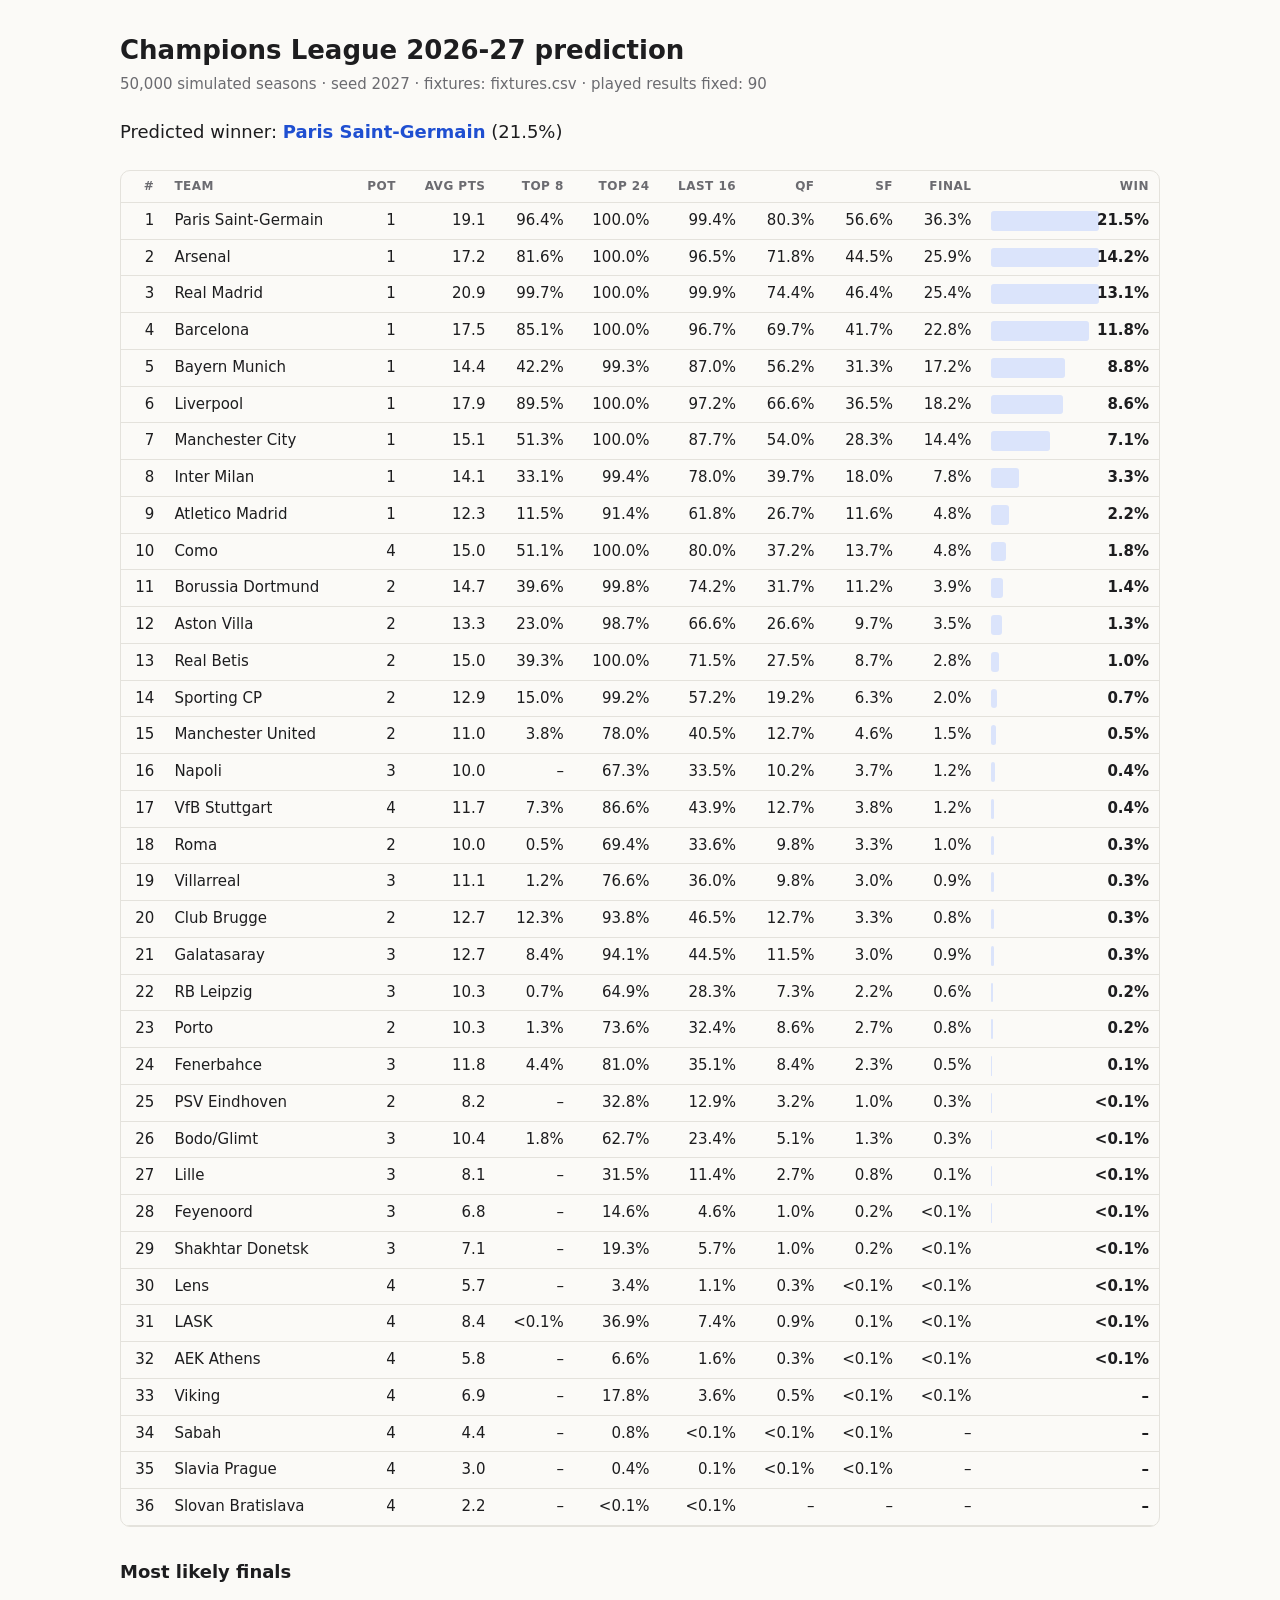
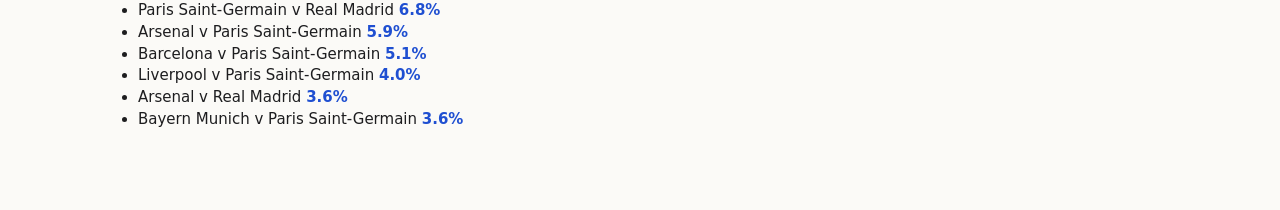
==== commit 32bb812f: "Update results from ESPN (90 games)" ====
--- a/output/report.html
+++ b/output/report.html
@@ -19,9 +19,9 @@
 h2 { font-size:18px; margin:32px 0 8px; } ul { padding-left:18px; } li b { color:var(--accent); }
 </style></head><body><main>
 <h1>Champions League 2026-27 prediction</h1>
-<p class="meta">50,000 simulated seasons · seed 2027 · fixtures: fixtures.csv · played results fixed: 81</p>
-<p class="hero">Predicted winner: <b>Paris Saint-Germain</b> (23.2%)</p>
+<p class="meta">50,000 simulated seasons · seed 2027 · fixtures: fixtures.csv · played results fixed: 90</p>
+<p class="hero">Predicted winner: <b>Paris Saint-Germain</b> (21.5%)</p>
 <div class="wrap"><table><thead><tr><th>#</th><th>Team</th><th>Pot</th><th>Avg pts</th><th>Top 8</th><th>Top 24</th><th>Last 16</th><th>QF</th><th>SF</th><th>Final</th><th>Win</th></tr></thead>
-<tbody><tr><td class='n'>1</td><td>Paris Saint-Germain</td><td class='n'>1</td><td class='n'>20.5</td><td class='n'>98.0%</td><td class='n'>100.0%</td><td class='n'>99.7%</td><td class='n'>81.8%</td><td class='n'>59.1%</td><td class='n'>38.7%</td><td class='win'><span class='bar' style='width:100.0%'></span><span class='v'>23.2%</span></td></tr><tr><td class='n'>2</td><td>Arsenal</td><td class='n'>1</td><td class='n'>17.2</td><td class='n'>80.0%</td><td class='n'>100.0%</td><td class='n'>96.4%</td><td class='n'>71.9%</td><td class='n'>44.1%</td><td class='n'>25.4%</td><td class='win'><span class='bar' style='width:58.4%'></span><span class='v'>13.6%</span></td></tr><tr><td class='n'>3</td><td>Real Madrid</td><td class='n'>1</td><td class='n'>20.9</td><td class='n'>99.5%</td><td class='n'>100.0%</td><td class='n'>99.9%</td><td class='n'>74.6%</td><td class='n'>47.0%</td><td class='n'>25.8%</td><td class='win'><span class='bar' style='width:56.7%'></span><span class='v'>13.2%</span></td></tr><tr><td class='n'>4</td><td>Bayern Munich</td><td class='n'>1</td><td class='n'>16.6</td><td class='n'>73.8%</td><td class='n'>99.9%</td><td class='n'>94.6%</td><td class='n'>68.0%</td><td class='n'>40.9%</td><td class='n'>22.9%</td><td class='win'><span class='bar' style='width:52.2%'></span><span class='v'>12.1%</span></td></tr><tr><td class='n'>5</td><td>Barcelona</td><td class='n'>1</td><td class='n'>16.9</td><td class='n'>76.2%</td><td class='n'>100.0%</td><td class='n'>94.7%</td><td class='n'>66.6%</td><td class='n'>38.8%</td><td class='n'>21.0%</td><td class='win'><span class='bar' style='width:46.1%'></span><span class='v'>10.7%</span></td></tr><tr><td class='n'>6</td><td>Manchester City</td><td class='n'>1</td><td class='n'>15.1</td><td class='n'>49.3%</td><td class='n'>100.0%</td><td class='n'>87.5%</td><td class='n'>53.6%</td><td class='n'>27.6%</td><td class='n'>13.6%</td><td class='win'><span class='bar' style='width:28.6%'></span><span class='v'>6.6%</span></td></tr><tr><td class='n'>7</td><td>Liverpool</td><td class='n'>1</td><td class='n'>16.5</td><td class='n'>67.9%</td><td class='n'>99.9%</td><td class='n'>91.1%</td><td class='n'>58.1%</td><td class='n'>29.9%</td><td class='n'>14.4%</td><td class='win'><span class='bar' style='width:28.3%'></span><span class='v'>6.6%</span></td></tr><tr><td class='n'>8</td><td>Inter Milan</td><td class='n'>1</td><td class='n'>13.0</td><td class='n'>20.8%</td><td class='n'>95.1%</td><td class='n'>70.0%</td><td class='n'>33.3%</td><td class='n'>15.0%</td><td class='n'>6.6%</td><td class='win'><span class='bar' style='width:11.9%'></span><span class='v'>2.8%</span></td></tr><tr><td class='n'>9</td><td>Atletico Madrid</td><td class='n'>1</td><td class='n'>11.6</td><td class='n'>7.9%</td><td class='n'>85.5%</td><td class='n'>56.7%</td><td class='n'>23.7%</td><td class='n'>10.3%</td><td class='n'>4.0%</td><td class='win'><span class='bar' style='width:7.7%'></span><span class='v'>1.8%</span></td></tr><tr><td class='n'>10</td><td>Como</td><td class='n'>4</td><td class='n'>15.0</td><td class='n'>48.7%</td><td class='n'>100.0%</td><td class='n'>79.9%</td><td class='n'>36.9%</td><td class='n'>13.5%</td><td class='n'>4.8%</td><td class='win'><span class='bar' style='width:7.4%'></span><span class='v'>1.7%</span></td></tr><tr><td class='n'>11</td><td>Borussia Dortmund</td><td class='n'>2</td><td class='n'>14.8</td><td class='n'>37.2%</td><td class='n'>99.9%</td><td class='n'>73.8%</td><td class='n'>31.7%</td><td class='n'>11.1%</td><td class='n'>3.7%</td><td class='win'><span class='bar' style='width:6.1%'></span><span class='v'>1.4%</span></td></tr><tr><td class='n'>12</td><td>Aston Villa</td><td class='n'>2</td><td class='n'>13.3</td><td class='n'>20.7%</td><td class='n'>99.2%</td><td class='n'>66.3%</td><td class='n'>26.3%</td><td class='n'>9.7%</td><td class='n'>3.5%</td><td class='win'><span class='bar' style='width:5.5%'></span><span class='v'>1.3%</span></td></tr><tr><td class='n'>13</td><td>Real Betis</td><td class='n'>2</td><td class='n'>15.0</td><td class='n'>35.3%</td><td class='n'>100.0%</td><td class='n'>70.7%</td><td class='n'>26.2%</td><td class='n'>8.4%</td><td class='n'>2.6%</td><td class='win'><span class='bar' style='width:3.3%'></span><span class='v'>0.8%</span></td></tr><tr><td class='n'>14</td><td>Sporting CP</td><td class='n'>2</td><td class='n'>13.6</td><td class='n'>22.8%</td><td class='n'>97.6%</td><td class='n'>61.3%</td><td class='n'>22.3%</td><td class='n'>7.4%</td><td class='n'>2.3%</td><td class='win'><span class='bar' style='width:3.2%'></span><span class='v'>0.7%</span></td></tr><tr><td class='n'>15</td><td>Manchester United</td><td class='n'>2</td><td class='n'>11.1</td><td class='n'>5.6%</td><td class='n'>78.2%</td><td class='n'>41.7%</td><td class='n'>13.6%</td><td class='n'>4.6%</td><td class='n'>1.5%</td><td class='win'><span class='bar' style='width:2.3%'></span><span class='v'>0.5%</span></td></tr><tr><td class='n'>16</td><td>VfB Stuttgart</td><td class='n'>4</td><td class='n'>12.6</td><td class='n'>16.0%</td><td class='n'>92.3%</td><td class='n'>52.5%</td><td class='n'>17.2%</td><td class='n'>5.3%</td><td class='n'>1.6%</td><td class='win'><span class='bar' style='width:2.0%'></span><span class='v'>0.5%</span></td></tr><tr><td class='n'>17</td><td>Napoli</td><td class='n'>3</td><td class='n'>9.9</td><td class='n'><0.1%</td><td class='n'>69.2%</td><td class='n'>34.2%</td><td class='n'>10.3%</td><td class='n'>3.8%</td><td class='n'>1.3%</td><td class='win'><span class='bar' style='width:1.9%'></span><span class='v'>0.4%</span></td></tr><tr><td class='n'>18</td><td>Club Brugge</td><td class='n'>2</td><td class='n'>13.8</td><td class='n'>26.3%</td><td class='n'>98.1%</td><td class='n'>58.5%</td><td class='n'>18.7%</td><td class='n'>5.1%</td><td class='n'>1.3%</td><td class='win'><span class='bar' style='width:1.6%'></span><span class='v'>0.4%</span></td></tr><tr><td class='n'>19</td><td>Roma</td><td class='n'>2</td><td class='n'>9.4</td><td class='n'>1.2%</td><td class='n'>62.3%</td><td class='n'>30.2%</td><td class='n'>8.9%</td><td class='n'>2.9%</td><td class='n'>0.9%</td><td class='win'><span class='bar' style='width:1.4%'></span><span class='v'>0.3%</span></td></tr><tr><td class='n'>20</td><td>Porto</td><td class='n'>2</td><td class='n'>10.3</td><td class='n'>1.1%</td><td class='n'>77.0%</td><td class='n'>34.2%</td><td class='n'>8.7%</td><td class='n'>2.8%</td><td class='n'>0.8%</td><td class='win'><span class='bar' style='width:1.1%'></span><span class='v'>0.3%</span></td></tr><tr><td class='n'>21</td><td>Villarreal</td><td class='n'>3</td><td class='n'>9.6</td><td class='n'>0.5%</td><td class='n'>58.9%</td><td class='n'>26.8%</td><td class='n'>7.2%</td><td class='n'>2.3%</td><td class='n'>0.7%</td><td class='win'><span class='bar' style='width:1.0%'></span><span class='v'>0.2%</span></td></tr><tr><td class='n'>22</td><td>Galatasaray</td><td class='n'>3</td><td class='n'>12.7</td><td class='n'>6.6%</td><td class='n'>95.5%</td><td class='n'>44.7%</td><td class='n'>11.0%</td><td class='n'>2.9%</td><td class='n'>0.8%</td><td class='win'><span class='bar' style='width:1.0%'></span><span class='v'>0.2%</span></td></tr><tr><td class='n'>23</td><td>RB Leipzig</td><td class='n'>3</td><td class='n'>10.3</td><td class='n'>0.5%</td><td class='n'>68.5%</td><td class='n'>29.3%</td><td class='n'>7.3%</td><td class='n'>2.2%</td><td class='n'>0.6%</td><td class='win'><span class='bar' style='width:0.9%'></span><span class='v'>0.2%</span></td></tr><tr><td class='n'>24</td><td>Fenerbahce</td><td class='n'>3</td><td class='n'>10.1</td><td class='n'>1.7%</td><td class='n'>59.5%</td><td class='n'>23.7%</td><td class='n'>5.5%</td><td class='n'>1.5%</td><td class='n'>0.4%</td><td class='win'><span class='bar' style='width:0.5%'></span><span class='v'>0.1%</span></td></tr><tr><td class='n'>25</td><td>Bodo/Glimt</td><td class='n'>3</td><td class='n'>10.4</td><td class='n'>1.6%</td><td class='n'>66.0%</td><td class='n'>24.6%</td><td class='n'>5.4%</td><td class='n'>1.3%</td><td class='n'>0.3%</td><td class='win'><span class='bar' style='width:0.4%'></span><span class='v'><0.1%</span></td></tr><tr><td class='n'>26</td><td>PSV Eindhoven</td><td class='n'>2</td><td class='n'>8.2</td><td class='n'>–</td><td class='n'>36.1%</td><td class='n'>14.1%</td><td class='n'>3.5%</td><td class='n'>1.0%</td><td class='n'>0.3%</td><td class='win'><span class='bar' style='width:0.4%'></span><span class='v'><0.1%</span></td></tr><tr><td class='n'>27</td><td>Shakhtar Donetsk</td><td class='n'>3</td><td class='n'>8.6</td><td class='n'>0.6%</td><td class='n'>45.8%</td><td class='n'>14.4%</td><td class='n'>2.7%</td><td class='n'>0.6%</td><td class='n'>0.1%</td><td class='win'><span class='bar' style='width:0.1%'></span><span class='v'><0.1%</span></td></tr><tr><td class='n'>28</td><td>Feyenoord</td><td class='n'>3</td><td class='n'>6.8</td><td class='n'>–</td><td class='n'>17.0%</td><td class='n'>5.6%</td><td class='n'>1.3%</td><td class='n'>0.3%</td><td class='n'><0.1%</td><td class='win'><span class='bar' style='width:0.1%'></span><span class='v'><0.1%</span></td></tr><tr><td class='n'>29</td><td>Lille</td><td class='n'>3</td><td class='n'>5.7</td><td class='n'>–</td><td class='n'>10.3%</td><td class='n'>3.7%</td><td class='n'>1.0%</td><td class='n'>0.3%</td><td class='n'><0.1%</td><td class='win'><span class='bar' style='width:0.1%'></span><span class='v'><0.1%</span></td></tr><tr><td class='n'>30</td><td>Lens</td><td class='n'>4</td><td class='n'>5.7</td><td class='n'>–</td><td class='n'>4.8%</td><td class='n'>1.5%</td><td class='n'>0.4%</td><td class='n'><0.1%</td><td class='n'><0.1%</td><td class='win'><span class='bar' style='width:0.0%'></span><span class='v'><0.1%</span></td></tr><tr><td class='n'>31</td><td>Viking</td><td class='n'>4</td><td class='n'>7.4</td><td class='n'>0.1%</td><td class='n'>26.9%</td><td class='n'>5.9%</td><td class='n'>0.7%</td><td class='n'><0.1%</td><td class='n'><0.1%</td><td class='win'><span class='bar' style='width:0.0%'></span><span class='v'><0.1%</span></td></tr><tr><td class='n'>32</td><td>Slavia Prague</td><td class='n'>4</td><td class='n'>4.2</td><td class='n'>–</td><td class='n'>3.6%</td><td class='n'>1.0%</td><td class='n'>0.2%</td><td class='n'><0.1%</td><td class='n'><0.1%</td><td class='win'><span class='bar' style='width:0.0%'></span><span class='v'>–</span></td></tr><tr><td class='n'>33</td><td>LASK</td><td class='n'>4</td><td class='n'>8.5</td><td class='n'><0.1%</td><td class='n'>42.0%</td><td class='n'>8.5%</td><td class='n'>1.0%</td><td class='n'>0.1%</td><td class='n'><0.1%</td><td class='win'><span class='bar' style='width:0.0%'></span><span class='v'>–</span></td></tr><tr><td class='n'>34</td><td>AEK Athens</td><td class='n'>4</td><td class='n'>5.8</td><td class='n'>–</td><td class='n'>8.2%</td><td class='n'>1.9%</td><td class='n'>0.3%</td><td class='n'><0.1%</td><td class='n'><0.1%</td><td class='win'><span class='bar' style='width:0.0%'></span><span class='v'>–</span></td></tr><tr><td class='n'>35</td><td>Sabah</td><td class='n'>4</td><td class='n'>4.7</td><td class='n'>–</td><td class='n'>2.5%</td><td class='n'>0.4%</td><td class='n'><0.1%</td><td class='n'><0.1%</td><td class='n'><0.1%</td><td class='win'><span class='bar' style='width:0.0%'></span><span class='v'>–</span></td></tr><tr><td class='n'>36</td><td>Slovan Bratislava</td><td class='n'>4</td><td class='n'>2.2</td><td class='n'>–</td><td class='n'>0.2%</td><td class='n'><0.1%</td><td class='n'><0.1%</td><td class='n'>–</td><td class='n'>–</td><td class='win'><span class='bar' style='width:0.0%'></span><span class='v'>–</span></td></tr></tbody></table></div>
-<h2>Most likely finals</h2><ul><li>Paris Saint-Germain v Real Madrid <b>8.0%</b></li><li>Arsenal v Paris Saint-Germain <b>6.2%</b></li><li>Bayern Munich v Paris Saint-Germain <b>5.3%</b></li><li>Barcelona v Paris Saint-Germain <b>4.9%</b></li><li>Arsenal v Bayern Munich <b>3.5%</b></li><li>Arsenal v Real Madrid <b>3.4%</b></li></ul>
+<tbody><tr><td class='n'>1</td><td>Paris Saint-Germain</td><td class='n'>1</td><td class='n'>19.1</td><td class='n'>96.4%</td><td class='n'>100.0%</td><td class='n'>99.4%</td><td class='n'>80.3%</td><td class='n'>56.6%</td><td class='n'>36.3%</td><td class='win'><span class='bar' style='width:100.0%'></span><span class='v'>21.5%</span></td></tr><tr><td class='n'>2</td><td>Arsenal</td><td class='n'>1</td><td class='n'>17.2</td><td class='n'>81.6%</td><td class='n'>100.0%</td><td class='n'>96.5%</td><td class='n'>71.8%</td><td class='n'>44.5%</td><td class='n'>25.9%</td><td class='win'><span class='bar' style='width:66.1%'></span><span class='v'>14.2%</span></td></tr><tr><td class='n'>3</td><td>Real Madrid</td><td class='n'>1</td><td class='n'>20.9</td><td class='n'>99.7%</td><td class='n'>100.0%</td><td class='n'>99.9%</td><td class='n'>74.4%</td><td class='n'>46.4%</td><td class='n'>25.4%</td><td class='win'><span class='bar' style='width:60.9%'></span><span class='v'>13.1%</span></td></tr><tr><td class='n'>4</td><td>Barcelona</td><td class='n'>1</td><td class='n'>17.5</td><td class='n'>85.1%</td><td class='n'>100.0%</td><td class='n'>96.7%</td><td class='n'>69.7%</td><td class='n'>41.7%</td><td class='n'>22.8%</td><td class='win'><span class='bar' style='width:54.9%'></span><span class='v'>11.8%</span></td></tr><tr><td class='n'>5</td><td>Bayern Munich</td><td class='n'>1</td><td class='n'>14.4</td><td class='n'>42.2%</td><td class='n'>99.3%</td><td class='n'>87.0%</td><td class='n'>56.2%</td><td class='n'>31.3%</td><td class='n'>17.2%</td><td class='win'><span class='bar' style='width:41.2%'></span><span class='v'>8.8%</span></td></tr><tr><td class='n'>6</td><td>Liverpool</td><td class='n'>1</td><td class='n'>17.9</td><td class='n'>89.5%</td><td class='n'>100.0%</td><td class='n'>97.2%</td><td class='n'>66.6%</td><td class='n'>36.5%</td><td class='n'>18.2%</td><td class='win'><span class='bar' style='width:40.1%'></span><span class='v'>8.6%</span></td></tr><tr><td class='n'>7</td><td>Manchester City</td><td class='n'>1</td><td class='n'>15.1</td><td class='n'>51.3%</td><td class='n'>100.0%</td><td class='n'>87.7%</td><td class='n'>54.0%</td><td class='n'>28.3%</td><td class='n'>14.4%</td><td class='win'><span class='bar' style='width:33.0%'></span><span class='v'>7.1%</span></td></tr><tr><td class='n'>8</td><td>Inter Milan</td><td class='n'>1</td><td class='n'>14.1</td><td class='n'>33.1%</td><td class='n'>99.4%</td><td class='n'>78.0%</td><td class='n'>39.7%</td><td class='n'>18.0%</td><td class='n'>7.8%</td><td class='win'><span class='bar' style='width:15.6%'></span><span class='v'>3.3%</span></td></tr><tr><td class='n'>9</td><td>Atletico Madrid</td><td class='n'>1</td><td class='n'>12.3</td><td class='n'>11.5%</td><td class='n'>91.4%</td><td class='n'>61.8%</td><td class='n'>26.7%</td><td class='n'>11.6%</td><td class='n'>4.8%</td><td class='win'><span class='bar' style='width:10.0%'></span><span class='v'>2.2%</span></td></tr><tr><td class='n'>10</td><td>Como</td><td class='n'>4</td><td class='n'>15.0</td><td class='n'>51.1%</td><td class='n'>100.0%</td><td class='n'>80.0%</td><td class='n'>37.2%</td><td class='n'>13.7%</td><td class='n'>4.8%</td><td class='win'><span class='bar' style='width:8.3%'></span><span class='v'>1.8%</span></td></tr><tr><td class='n'>11</td><td>Borussia Dortmund</td><td class='n'>2</td><td class='n'>14.7</td><td class='n'>39.6%</td><td class='n'>99.8%</td><td class='n'>74.2%</td><td class='n'>31.7%</td><td class='n'>11.2%</td><td class='n'>3.9%</td><td class='win'><span class='bar' style='width:6.6%'></span><span class='v'>1.4%</span></td></tr><tr><td class='n'>12</td><td>Aston Villa</td><td class='n'>2</td><td class='n'>13.3</td><td class='n'>23.0%</td><td class='n'>98.7%</td><td class='n'>66.6%</td><td class='n'>26.6%</td><td class='n'>9.7%</td><td class='n'>3.5%</td><td class='win'><span class='bar' style='width:5.9%'></span><span class='v'>1.3%</span></td></tr><tr><td class='n'>13</td><td>Real Betis</td><td class='n'>2</td><td class='n'>15.0</td><td class='n'>39.3%</td><td class='n'>100.0%</td><td class='n'>71.5%</td><td class='n'>27.5%</td><td class='n'>8.7%</td><td class='n'>2.8%</td><td class='win'><span class='bar' style='width:4.5%'></span><span class='v'>1.0%</span></td></tr><tr><td class='n'>14</td><td>Sporting CP</td><td class='n'>2</td><td class='n'>12.9</td><td class='n'>15.0%</td><td class='n'>99.2%</td><td class='n'>57.2%</td><td class='n'>19.2%</td><td class='n'>6.3%</td><td class='n'>2.0%</td><td class='win'><span class='bar' style='width:3.1%'></span><span class='v'>0.7%</span></td></tr><tr><td class='n'>15</td><td>Manchester United</td><td class='n'>2</td><td class='n'>11.0</td><td class='n'>3.8%</td><td class='n'>78.0%</td><td class='n'>40.5%</td><td class='n'>12.7%</td><td class='n'>4.6%</td><td class='n'>1.5%</td><td class='win'><span class='bar' style='width:2.5%'></span><span class='v'>0.5%</span></td></tr><tr><td class='n'>16</td><td>Napoli</td><td class='n'>3</td><td class='n'>10.0</td><td class='n'>–</td><td class='n'>67.3%</td><td class='n'>33.5%</td><td class='n'>10.2%</td><td class='n'>3.7%</td><td class='n'>1.2%</td><td class='win'><span class='bar' style='width:2.0%'></span><span class='v'>0.4%</span></td></tr><tr><td class='n'>17</td><td>VfB Stuttgart</td><td class='n'>4</td><td class='n'>11.7</td><td class='n'>7.3%</td><td class='n'>86.6%</td><td class='n'>43.9%</td><td class='n'>12.7%</td><td class='n'>3.8%</td><td class='n'>1.2%</td><td class='win'><span class='bar' style='width:1.7%'></span><span class='v'>0.4%</span></td></tr><tr><td class='n'>18</td><td>Roma</td><td class='n'>2</td><td class='n'>10.0</td><td class='n'>0.5%</td><td class='n'>69.4%</td><td class='n'>33.6%</td><td class='n'>9.8%</td><td class='n'>3.3%</td><td class='n'>1.0%</td><td class='win'><span class='bar' style='width:1.6%'></span><span class='v'>0.3%</span></td></tr><tr><td class='n'>19</td><td>Villarreal</td><td class='n'>3</td><td class='n'>11.1</td><td class='n'>1.2%</td><td class='n'>76.6%</td><td class='n'>36.0%</td><td class='n'>9.8%</td><td class='n'>3.0%</td><td class='n'>0.9%</td><td class='win'><span class='bar' style='width:1.4%'></span><span class='v'>0.3%</span></td></tr><tr><td class='n'>20</td><td>Club Brugge</td><td class='n'>2</td><td class='n'>12.7</td><td class='n'>12.3%</td><td class='n'>93.8%</td><td class='n'>46.5%</td><td class='n'>12.7%</td><td class='n'>3.3%</td><td class='n'>0.8%</td><td class='win'><span class='bar' style='width:1.3%'></span><span class='v'>0.3%</span></td></tr><tr><td class='n'>21</td><td>Galatasaray</td><td class='n'>3</td><td class='n'>12.7</td><td class='n'>8.4%</td><td class='n'>94.1%</td><td class='n'>44.5%</td><td class='n'>11.5%</td><td class='n'>3.0%</td><td class='n'>0.9%</td><td class='win'><span class='bar' style='width:1.3%'></span><span class='v'>0.3%</span></td></tr><tr><td class='n'>22</td><td>RB Leipzig</td><td class='n'>3</td><td class='n'>10.3</td><td class='n'>0.7%</td><td class='n'>64.9%</td><td class='n'>28.3%</td><td class='n'>7.3%</td><td class='n'>2.2%</td><td class='n'>0.6%</td><td class='win'><span class='bar' style='width:1.0%'></span><span class='v'>0.2%</span></td></tr><tr><td class='n'>23</td><td>Porto</td><td class='n'>2</td><td class='n'>10.3</td><td class='n'>1.3%</td><td class='n'>73.6%</td><td class='n'>32.4%</td><td class='n'>8.6%</td><td class='n'>2.7%</td><td class='n'>0.8%</td><td class='win'><span class='bar' style='width:1.0%'></span><span class='v'>0.2%</span></td></tr><tr><td class='n'>24</td><td>Fenerbahce</td><td class='n'>3</td><td class='n'>11.8</td><td class='n'>4.4%</td><td class='n'>81.0%</td><td class='n'>35.1%</td><td class='n'>8.4%</td><td class='n'>2.3%</td><td class='n'>0.5%</td><td class='win'><span class='bar' style='width:0.6%'></span><span class='v'>0.1%</span></td></tr><tr><td class='n'>25</td><td>PSV Eindhoven</td><td class='n'>2</td><td class='n'>8.2</td><td class='n'>–</td><td class='n'>32.8%</td><td class='n'>12.9%</td><td class='n'>3.2%</td><td class='n'>1.0%</td><td class='n'>0.3%</td><td class='win'><span class='bar' style='width:0.4%'></span><span class='v'><0.1%</span></td></tr><tr><td class='n'>26</td><td>Bodo/Glimt</td><td class='n'>3</td><td class='n'>10.4</td><td class='n'>1.8%</td><td class='n'>62.7%</td><td class='n'>23.4%</td><td class='n'>5.1%</td><td class='n'>1.3%</td><td class='n'>0.3%</td><td class='win'><span class='bar' style='width:0.3%'></span><span class='v'><0.1%</span></td></tr><tr><td class='n'>27</td><td>Lille</td><td class='n'>3</td><td class='n'>8.1</td><td class='n'>–</td><td class='n'>31.5%</td><td class='n'>11.4%</td><td class='n'>2.7%</td><td class='n'>0.8%</td><td class='n'>0.1%</td><td class='win'><span class='bar' style='width:0.2%'></span><span class='v'><0.1%</span></td></tr><tr><td class='n'>28</td><td>Feyenoord</td><td class='n'>3</td><td class='n'>6.8</td><td class='n'>–</td><td class='n'>14.6%</td><td class='n'>4.6%</td><td class='n'>1.0%</td><td class='n'>0.2%</td><td class='n'><0.1%</td><td class='win'><span class='bar' style='width:0.1%'></span><span class='v'><0.1%</span></td></tr><tr><td class='n'>29</td><td>Shakhtar Donetsk</td><td class='n'>3</td><td class='n'>7.1</td><td class='n'>–</td><td class='n'>19.3%</td><td class='n'>5.7%</td><td class='n'>1.0%</td><td class='n'>0.2%</td><td class='n'><0.1%</td><td class='win'><span class='bar' style='width:0.0%'></span><span class='v'><0.1%</span></td></tr><tr><td class='n'>30</td><td>Lens</td><td class='n'>4</td><td class='n'>5.7</td><td class='n'>–</td><td class='n'>3.4%</td><td class='n'>1.1%</td><td class='n'>0.3%</td><td class='n'><0.1%</td><td class='n'><0.1%</td><td class='win'><span class='bar' style='width:0.0%'></span><span class='v'><0.1%</span></td></tr><tr><td class='n'>31</td><td>LASK</td><td class='n'>4</td><td class='n'>8.4</td><td class='n'><0.1%</td><td class='n'>36.9%</td><td class='n'>7.4%</td><td class='n'>0.9%</td><td class='n'>0.1%</td><td class='n'><0.1%</td><td class='win'><span class='bar' style='width:0.0%'></span><span class='v'><0.1%</span></td></tr><tr><td class='n'>32</td><td>AEK Athens</td><td class='n'>4</td><td class='n'>5.8</td><td class='n'>–</td><td class='n'>6.6%</td><td class='n'>1.6%</td><td class='n'>0.3%</td><td class='n'><0.1%</td><td class='n'><0.1%</td><td class='win'><span class='bar' style='width:0.0%'></span><span class='v'><0.1%</span></td></tr><tr><td class='n'>33</td><td>Viking</td><td class='n'>4</td><td class='n'>6.9</td><td class='n'>–</td><td class='n'>17.8%</td><td class='n'>3.6%</td><td class='n'>0.5%</td><td class='n'><0.1%</td><td class='n'><0.1%</td><td class='win'><span class='bar' style='width:0.0%'></span><span class='v'>–</span></td></tr><tr><td class='n'>34</td><td>Sabah</td><td class='n'>4</td><td class='n'>4.4</td><td class='n'>–</td><td class='n'>0.8%</td><td class='n'><0.1%</td><td class='n'><0.1%</td><td class='n'><0.1%</td><td class='n'>–</td><td class='win'><span class='bar' style='width:0.0%'></span><span class='v'>–</span></td></tr><tr><td class='n'>35</td><td>Slavia Prague</td><td class='n'>4</td><td class='n'>3.0</td><td class='n'>–</td><td class='n'>0.4%</td><td class='n'>0.1%</td><td class='n'><0.1%</td><td class='n'><0.1%</td><td class='n'>–</td><td class='win'><span class='bar' style='width:0.0%'></span><span class='v'>–</span></td></tr><tr><td class='n'>36</td><td>Slovan Bratislava</td><td class='n'>4</td><td class='n'>2.2</td><td class='n'>–</td><td class='n'><0.1%</td><td class='n'><0.1%</td><td class='n'>–</td><td class='n'>–</td><td class='n'>–</td><td class='win'><span class='bar' style='width:0.0%'></span><span class='v'>–</span></td></tr></tbody></table></div>
+<h2>Most likely finals</h2><ul><li>Paris Saint-Germain v Real Madrid <b>6.8%</b></li><li>Arsenal v Paris Saint-Germain <b>5.9%</b></li><li>Barcelona v Paris Saint-Germain <b>5.1%</b></li><li>Liverpool v Paris Saint-Germain <b>4.0%</b></li><li>Arsenal v Real Madrid <b>3.6%</b></li><li>Bayern Munich v Paris Saint-Germain <b>3.6%</b></li></ul>
 </main></body></html>
